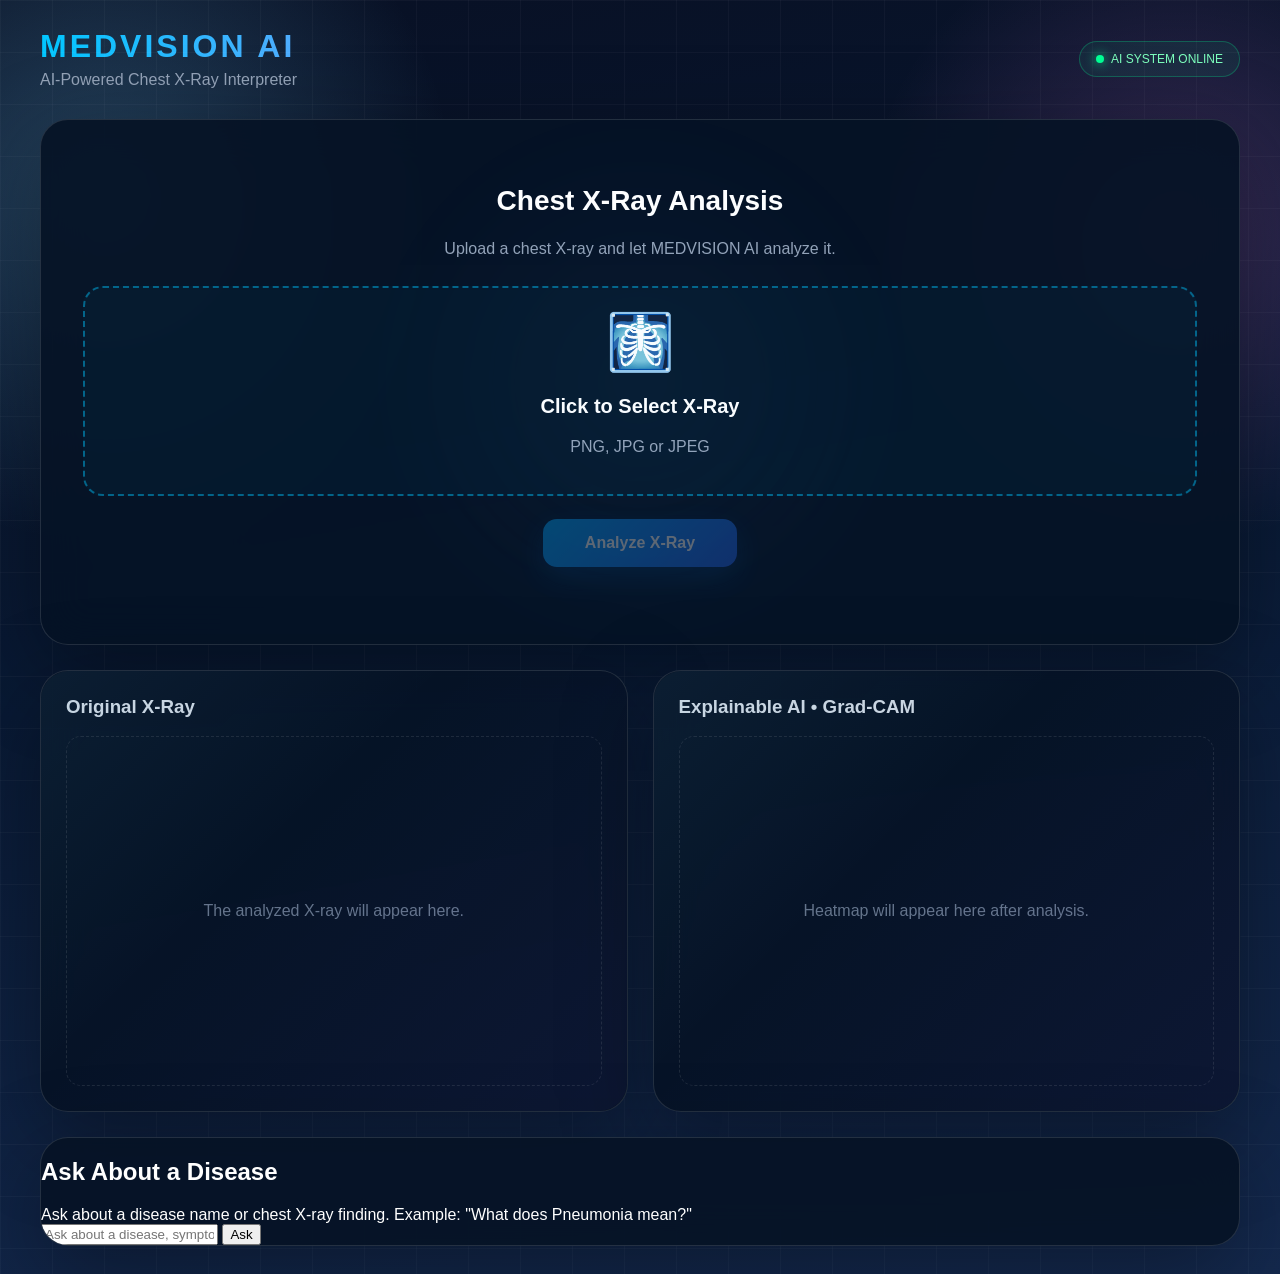
==== frontend/index.html @ 3383f183 "Add backend report/download fixes and dependency updates" ====
<!DOCTYPE html>
<html lang="en">
<head>
<meta charset="UTF-8">
<meta name="viewport" content="width=device-width, initial-scale=1.0">
<title>MEDVISION AI | Chest X-Ray Interpreter</title>
<style>
*{box-sizing:border-box}
body{margin:0;padding:28px;font-family:Arial,Helvetica,sans-serif;color:#fff;background:radial-gradient(circle at 8% 15%,#7ad4ff40,transparent 22%),radial-gradient(circle at 92% 18%,#ff84ff30,transparent 20%),linear-gradient(170deg,#081024 0%,#091a35 48%,#14294e 100%);background-size:cover;animation:backgroundShift 20s ease infinite;perspective:1800px;perspective-origin:center top;overflow-x:hidden}
body:before{content:"";position:fixed;inset:0;pointer-events:none;background-image:linear-gradient(#ffffff08 1px,transparent 1px),linear-gradient(90deg,#ffffff08 1px,transparent 1px);background-size:52px 52px}
@keyframes backgroundShift{0%{background-position:0% 0%,100% 100%,0% 50%}50%{background-position:5% 10%,95% 90%,100% 50%}100%{background-position:0% 0%,100% 100%,0% 50%}}
.header,.container{max-width:1200px;margin:auto}
.header{display:flex;justify-content:space-between;align-items:center;margin-bottom:30px}
.brand h1{font-size:32px;letter-spacing:3px;margin:0;background:linear-gradient(90deg,#00c6ff,#4facfe);-webkit-background-clip:text;-webkit-text-fill-color:transparent}
.brand p{color:#94a3b8;margin:6px 0 0}
.status{padding:10px 16px;border-radius:30px;background:#00ff9510;border:1px solid #00ff9540;color:#7dffbd;font-size:12px}
.status-dot{display:inline-block;width:8px;height:8px;background:#00ff95;border-radius:50%;margin-right:7px;box-shadow:0 0 12px #00ff95}
.glass{background:rgba(6,19,37,.92);border:1px solid rgba(255,255,255,.12);backdrop-filter:blur(22px);border-radius:28px;box-shadow:0 26px 90px rgba(0,0,0,.35);transition:transform .35s ease,box-shadow .35s ease,background-color .35s ease;position:relative;overflow:hidden}
.glass:hover{transform:translateY(-6px);box-shadow:0 34px 110px rgba(0,0,0,.45);background:rgba(16,34,60,.96)}
.upload-card{padding:42px;text-align:center;margin-bottom:25px}
.upload-card::before{content:"";position:absolute;inset:-24px;background:radial-gradient(circle,#4facfe44,transparent 42%);opacity:.18;filter:blur(30px);animation:floatGlow 7s ease-in-out infinite;pointer-events:none}
.viewer-card{padding:25px;min-height:430px;transition:transform .35s ease,box-shadow .35s ease;position:relative}
.viewer-card:hover{transform:translateY(-3px)}
.viewer-card::after{content:"";position:absolute;inset:0;border-radius:28px;background:linear-gradient(135deg,rgba(109,214,255,.06),transparent 40%,rgba(125,91,255,.06));pointer-events:none}
.results{padding:35px;display:none;opacity:0;transform:translateY(24px);transition:opacity .8s ease,transform .8s ease}
.results.visible{display:block;opacity:1;transform:translateY(0)}
#predictBtn{margin-top:23px;padding:15px 42px;border:0;border-radius:14px;font-size:16px;font-weight:bold;color:#fff;cursor:pointer;background:linear-gradient(135deg,#6d9eff,#8c4cff);box-shadow:0 10px 30px rgba(55,96,255,.28);transition:transform .25s ease,box-shadow .25s ease,background .35s ease}
#predictBtn:hover:not(:disabled){transform:translateY(-2px);box-shadow:0 14px 36px rgba(55,96,255,.38);background:linear-gradient(135deg,#6dd6ff,#c28cff)}
#downloadPDF{margin-top:22px;padding:13px 24px;border:0;border-radius:12px;background:linear-gradient(135deg,#6dd6ff,#7d5bff);color:#fff;cursor:pointer;font-weight:bold;transition:transform .25s ease,box-shadow .25s ease,opacity .35s ease}
#downloadPDF:hover{transform:translateY(-2px);box-shadow:0 10px 32px rgba(109,214,255,.3)}
#downloadPDF:disabled{opacity:.35;cursor:not-allowed;transform:none;box-shadow:none}
.upload-card h2{font-size:28px}.upload-card>p{color:#94a3b8;margin-bottom:28px}
#downloadPDF{margin-top:22px;padding:13px 24px;border:0;border-radius:12px;background:#2563eb;color:#fff;cursor:pointer;font-weight:bold}
.status-dot{animation:pulse 1.8s ease-in-out infinite}
.upload-area{transition:transform .3s ease,box-shadow .3s ease}
.upload-area:hover{transform:translateY(-3px) scale(1.01);box-shadow:0 18px 40px rgba(0,198,255,.18)}
.report-box{animation:fadeIn .75s ease both}
@keyframes pulse{0%,100%{transform:scale(1);opacity:.9}50%{transform:scale(1.3);opacity:1}}
@keyframes floatGlow{0%,100%{transform:translateY(0px)}50%{transform:translateY(14px)}}
@keyframes fadeIn{from{opacity:0;transform:translateY(18px)}to{opacity:1;transform:translateY(0)}}
.upload-area{min-height:210px;border:2px dashed #00c6ff70;border-radius:20px;cursor:pointer;background:#00c6ff09;display:flex;align-items:center;justify-content:center}
.upload-area:hover,.upload-area.dragging{border-color:#00c6ff;background:#00c6ff15}
.upload-icon{font-size:55px}.upload-content h3{font-size:20px}.upload-content p{color:#94a3b8}
#image{display:none}
.selected-file{margin-top:16px;padding:12px;border-radius:12px;background:#00c6ff12;color:#8eeaff;display:none}
#preview-container{display:none;margin-top:28px}
#preview{width:100%;max-height:500px;object-fit:contain;border-radius:18px;background:#020817;border:1px solid #ffffff19}
#predictBtn{margin-top:23px;padding:15px 42px;border:0;border-radius:14px;font-size:16px;font-weight:bold;color:#fff;cursor:pointer;background:linear-gradient(135deg,#00a8ff,#2563eb);box-shadow:0 10px 30px #008cff40}
#predictBtn:disabled{opacity:.35;cursor:not-allowed}
#connectionStatus{margin-top:15px;min-height:20px;color:#94a3b8;font-size:13px}
.viewer{display:grid;grid-template-columns:1fr 1fr;gap:25px;margin-bottom:25px}
.viewer-card{padding:25px;min-height:430px}
.viewer-card h3{margin:0 0 18px;color:#cbd5e1}
.viewer-image{width:100%;height:350px;object-fit:contain;border-radius:15px;background:#020817;border:1px solid #ffffff12;display:none}
.empty-view{height:350px;display:flex;justify-content:center;align-items:center;color:#64748b;border:1px dashed #ffffff19;border-radius:15px;text-align:center;padding:20px}
#gradcamImage{display:none;width:100%;height:350px;object-fit:contain;border-radius:15px;background:#020817}
.results{padding:35px;display:none}
.primary-result{margin-bottom:30px;padding:24px;border-radius:18px;background:#00c6ff12;border:1px solid #00c6ff33}
.primary-label{font-size:12px;color:#7ddfff;letter-spacing:2px}.primary-disease{font-size:30px;font-weight:bold;margin-top:8px}.primary-score{color:#94a3b8;margin-top:7px}
.disease-card{margin-bottom:17px}.disease-name{display:flex;justify-content:space-between;margin-bottom:7px}.progress{height:11px;background:#16263b;border-radius:20px;overflow:hidden}.progress-fill{width:0;height:100%;border-radius:20px;background:linear-gradient(90deg,#00c6ff,#2563eb);transition:width 1.1s}
.report-box{margin-top:25px;padding:20px;border-radius:15px;background:#ffffff08;color:#cbd5e1;line-height:1.7}
#loader{position:fixed;inset:0;background:#020817dd;backdrop-filter:blur(10px);display:none;justify-content:center;align-items:center;flex-direction:column;z-index:1000}
.spinner{width:62px;height:62px;border:4px solid #ffffff19;border-top-color:#00c6ff;border-radius:50%;animation:spin 1s linear infinite;margin-bottom:20px}
@keyframes spin{to{transform:rotate(360deg)}}
@media(max-width:800px){body{padding:15px}.header{flex-direction:column;gap:18px;text-align:center}.viewer{grid-template-columns:1fr}}
</style>
</head>
<body>

<header class="header">
<div class="brand"><h1>MEDVISION AI</h1><p>AI-Powered Chest X-Ray Interpreter</p></div>
<div class="status"><span class="status-dot"></span>AI SYSTEM ONLINE</div>
</header>

<main class="container">

<section class="upload-card glass">
<h2>Chest X-Ray Analysis</h2>
<p>Upload a chest X-ray and let MEDVISION AI analyze it.</p>

<label for="image" class="upload-area" id="uploadArea">
<div class="upload-content">
<div class="upload-icon">🩻</div>
<h3>Click to Select X-Ray</h3>
<p>PNG, JPG or JPEG</p>
</div>
</label>

<input type="file" id="image" accept="image/png,image/jpeg,image/jpg">
<div id="selectedFile" class="selected-file"></div>

<div id="preview-container">
<h3>Selected X-Ray</h3>
<img id="preview" alt="Selected X-ray">
</div>

<button id="predictBtn" type="button" disabled onclick="analyzeXray()">Analyze X-Ray</button>
<div id="connectionStatus"></div>
</section>

<section class="viewer">

<div class="viewer-card glass">
<h3>Original X-Ray</h3>
<div id="originalEmpty" class="empty-view">The analyzed X-ray will appear here.</div>
<img id="originalImage" class="viewer-image" alt="Original X-ray">
</div>

<div class="viewer-card glass">
<h3>Explainable AI • Grad-CAM</h3>
<div id="gradcamEmpty" class="empty-view">Heatmap will appear here after analysis.</div>
<img id="gradcamImage" class="viewer-image" alt="Grad-CAM heatmap">
</div>

</section>

<section id="results" class="results glass">
<h2>AI Prediction Results</h2>
<div id="primaryResult"></div>
<div id="predictionBars"></div>
<div id="report"></div>
<button id="downloadPDF" type="button">📄 Download Report</button>
</section>

<section id="diseaseChat" class="glass">
<h2>Ask About a Disease</h2>
<div class="chat-panel">
    <div id="chatMessages" class="chat-messages">
        <div class="chat-bubble system">Ask about a disease name or chest X-ray finding. Example: "What does Pneumonia mean?"</div>
    </div>
    <div class="chat-input-row">
        <input id="chatInput" type="text" placeholder="Ask about a disease, symptom, or finding...">
        <button id="chatSend" type="button">Ask</button>
    </div>
</div>
</section>

</main>

<div id="loader"><div class="spinner"></div><p id="loaderText">Connecting to MEDVISION AI...</p></div>

<script>
const API_BASE="http://127.0.0.1:5000";

const fileInput=document.getElementById("image");
const uploadArea=document.getElementById("uploadArea");
const preview=document.getElementById("preview");
const previewContainer=document.getElementById("preview-container");
const selectedFile=document.getElementById("selectedFile");
const predictBtn=document.getElementById("predictBtn");
const connectionStatus=document.getElementById("connectionStatus");
const loader=document.getElementById("loader");
const loaderText=document.getElementById("loaderText");
const results=document.getElementById("results");
const predictionBars=document.getElementById("predictionBars");
const primaryResult=document.getElementById("primaryResult");
const report=document.getElementById("report");
const originalImage=document.getElementById("originalImage");
const originalEmpty=document.getElementById("originalEmpty");
const gradcamImage=document.getElementById("gradcamImage");
const gradcamEmpty=document.getElementById("gradcamEmpty");
const downloadPDF=document.getElementById("downloadPDF");
const chatInput=document.getElementById("chatInput");
const chatSend=document.getElementById("chatSend");
const chatMessages=document.getElementById("chatMessages");
let latestAnalysis=null;

console.log("MEDVISION AI FRONTEND LOADED");


fileInput.addEventListener("change",function(){
    const file=this.files[0];
    if(!file)return;

    if(!file.type.startsWith("image/")){
        alert("Please select a valid image.");
        fileInput.value="";
        return;
    }

    const url=URL.createObjectURL(file);

    preview.src=url;
    originalImage.src=url;

    previewContainer.style.display="block";
    originalImage.style.display="block";
    originalEmpty.style.display="none";

    gradcamImage.style.display="none";
    gradcamEmpty.style.display="flex";
    gradcamEmpty.textContent="Heatmap will appear here after analysis.";

    selectedFile.textContent="✓ Selected: "+file.name;
    selectedFile.style.display="block";

    predictBtn.disabled=false;

    uploadArea.querySelector("h3").textContent="✓ X-Ray Selected";
    uploadArea.querySelector("p").textContent="Click to choose another image";

    connectionStatus.textContent="Image ready. Click Analyze X-Ray.";
    connectionStatus.style.color="#7ddfff";
    downloadPDF.disabled=true;
    console.log("IMAGE PREVIEW SUCCESS");
});

uploadArea.addEventListener("dragover",e=>{
    e.preventDefault();
    uploadArea.classList.add("dragging");
});

uploadArea.addEventListener("dragleave",()=>{
    uploadArea.classList.remove("dragging");
});

uploadArea.addEventListener("drop",e=>{
    e.preventDefault();
    uploadArea.classList.remove("dragging");
    if(e.dataTransfer.files.length){
        fileInput.files=e.dataTransfer.files;
        fileInput.dispatchEvent(new Event("change"));
    }
});

async function analyzeXray(){

    const file=fileInput.files[0];

    if(!file){
        alert("Please select an X-ray image first.");
        return;
    }

    console.log("========== ANALYZE BUTTON CLICKED ==========");

    loader.style.display="flex";
    connectionStatus.textContent="Connecting to MEDVISION AI...";
    connectionStatus.style.color="#7ddfff";

    try{

        const health=await fetch(API_BASE+"/health",{cache:"no-store"});

        if(!health.ok){
            throw new Error("Flask health check failed: HTTP "+health.status);
        }

        loaderText.textContent="Running DenseNet121 analysis...";

        const formData=new FormData();
        formData.append("image",file);

        const response=await fetch(API_BASE+"/predict",{
            method:"POST",
            body:formData,
            cache:"no-store"
        });

        const text=await response.text();

        if(!response.ok){
            throw new Error("Prediction failed: HTTP "+response.status+"\\n"+text);
        }

        const data=JSON.parse(text);

        console.log("PREDICTION RECEIVED:",data);

        displayResults(data);

        // Use the Grad-CAM URL returned by Flask.
        // Do not call /gradcam directly.
        if(data.gradcam){
            let gradcamUrl = String(data.gradcam);

            if(!gradcamUrl.startsWith("http://") &&
               !gradcamUrl.startsWith("https://")){
                gradcamUrl = API_BASE + (
                    gradcamUrl.startsWith("/") ? gradcamUrl : "/" + gradcamUrl
                );
            }

            gradcamImage.onload=function(){
                gradcamImage.style.display="block";
                gradcamEmpty.style.display="none";
            };

            gradcamImage.onerror=function(){
                gradcamImage.style.display="none";
                gradcamEmpty.style.display="flex";
                gradcamEmpty.textContent="Grad-CAM could not be loaded for this analysis.";
            };

            gradcamImage.src=gradcamUrl + (
                gradcamUrl.includes("?") ? "&" : "?"
            ) + "t=" + Date.now();

        }else{
            gradcamImage.style.display="none";
            gradcamEmpty.style.display="flex";
            gradcamEmpty.textContent="Grad-CAM is not available for this result.";
        }

        connectionStatus.textContent="✓ Analysis completed successfully.";
        connectionStatus.style.color="#7dffbd";
        downloadPDF.disabled=false;

    }catch(error){

        console.error("MEDVISION AI ERROR:",error);

        connectionStatus.textContent="✕ "+error.message;
        connectionStatus.style.color="#ff8f8f";

        alert("Analysis failed.\\n\\n"+error.message);

    }finally{

        loader.style.display="none";

    }
}

function displayResults(data){

    latestAnalysis = data;
    results.classList.add('visible');
    results.style.display = 'block';
    predictionBars.innerHTML="";
    report.innerHTML="";

    // Flask normally returns the prediction inside data.prediction.
    // This also supports the older direct response format.
    const prediction = data.prediction || data;

    const predictions =
        prediction.predictions ||
        data.predictions ||
        {};

    const entries = Object.entries(predictions)
        .filter(([disease,value]) =>
            typeof value === "number" && Number.isFinite(value)
        )
        .sort((a,b)=>b[1]-a[1]);

    if(!entries.length){

        primaryResult.innerHTML=`
            <div class="primary-result">
                <div class="primary-label">MODEL RESULT</div>
                <div class="primary-disease">No prediction returned</div>
                <div class="primary-score">
                    The backend did not return the 14 disease probabilities.
                </div>
            </div>
        `;

        report.innerHTML=`
            <div class="report-box">
                <strong>AI Summary</strong><br>
                No prediction data was returned by the model.
                Please check the Flask terminal.
            </div>
        `;

        results.scrollIntoView({behavior:"smooth"});
        return;
    }

    // Model probabilities are decimals.
    // Example: 0.002764 = 0.2764%.
    const calibratedDetection =
        Boolean(
            prediction.calibrated_detection ??
            prediction.finding_detected ??
            false
        );

    const rawTopDisease =
        prediction.raw_top_disease ||
        prediction.top_disease ||
        entries[0][0];

    const rawTopProbability =
        typeof prediction.raw_top_probability === "number"
            ? prediction.raw_top_probability
            : (
                typeof prediction.top_probability === "number"
                    ? prediction.top_probability
                    : entries[0][1]
            );

    const detectedDisease =
        prediction.top_disease || rawTopDisease;

    const detectedProbability =
        typeof prediction.top_probability === "number"
            ? prediction.top_probability
            : rawTopProbability;

    const threshold =
        typeof prediction.threshold === "number"
            ? prediction.threshold
            : null;


    if(calibratedDetection){

        primaryResult.innerHTML=`
            <div class="primary-result">
                <div class="primary-label">CALIBRATED MODEL RESULT</div>

                <div class="primary-disease">
                    ${formatName(detectedDisease)}
                </div>

                <div class="primary-score">
                    Model score:
                    <strong>${(detectedProbability*100).toFixed(4)}%</strong>

                    ${
                        threshold !== null
                        ? `
                            &nbsp; • &nbsp;
                            Detection threshold:
                            <strong>${(threshold*100).toFixed(4)}%</strong>
                          `
                        : ""
                    }
                </div>
            </div>
        `;

    }else{

        primaryResult.innerHTML=`
            <div class="primary-result">
                <div class="primary-label">CALIBRATED MODEL RESULT</div>

                <div class="primary-disease">
                    No confident finding detected
                </div>

                <div class="primary-score">
                    Highest raw model output:
                    <strong>${formatName(rawTopDisease)}</strong>
                    —
                    <strong>${(rawTopProbability*100).toFixed(4)}%</strong>

                    ${
                        threshold !== null
                        ? `
                            <br>
                            Required threshold:
                            <strong>${(threshold*100).toFixed(4)}%</strong>
                          `
                        : ""
                    }
                </div>
            </div>
        `;
    }


    entries.forEach(([disease,value],i)=>{

        const pct=Math.max(
            0,
            Math.min(100,value*100)
        );

        const card=document.createElement("div");
        card.className="disease-card";

        card.innerHTML=`
            <div class="disease-name">
                <span>${formatName(disease)}</span>
                <strong>${pct.toFixed(4)}%</strong>
            </div>

            <div class="progress">
                <div class="progress-fill"></div>
            </div>
        `;

        predictionBars.appendChild(card);

        setTimeout(()=>{
            card.querySelector(".progress-fill").style.width =
                pct + "%";
        },100+i*70);

    });


    if(calibratedDetection){

        report.innerHTML=`
            <div class="report-box">

                <strong>AI Summary</strong><br><br>

                The calibrated model identified
                <strong>${formatName(detectedDisease)}</strong>
                as the highest-confidence finding.

                <br><br>

                Model score:
                <strong>${(detectedProbability*100).toFixed(4)}%</strong>

                ${
                    threshold !== null
                    ? `
                        <br>
                        Detection threshold:
                        <strong>${(threshold*100).toFixed(4)}%</strong>
                      `
                    : ""
                }

                <br><br>

                This is an AI screening result, not a medical diagnosis.
                A qualified healthcare professional must review the
                X-ray before any clinical decision is made.

            </div>
        `;

    }else{

        report.innerHTML=`
            <div class="report-box">

                <strong>AI Summary</strong><br><br>

                The model's highest raw output was
                <strong>${formatName(rawTopDisease)}</strong>
                at
                <strong>${(rawTopProbability*100).toFixed(4)}%</strong>.

                <br><br>

                This score is below the calibrated detection threshold,
                so the system has <strong>not classified this X-ray as
                having a confident finding</strong>.

                ${
                    threshold !== null
                    ? `
                        <br>
                        Required threshold:
                        <strong>${(threshold*100).toFixed(4)}%</strong>
                      `
                    : ""
                }

                <br><br>

                This output is for research and educational purposes
                only and must be reviewed by a qualified healthcare
                professional.

            </div>
        `;
    }

    results.scrollIntoView({behavior:"smooth"});
}


function formatName(name){
    return String(name).replace(/_/g," ");
}

document.getElementById("downloadPDF").addEventListener("click",async()=>{
    if(!latestAnalysis){
        alert("No analysis available yet. Please run the X-ray analysis first.");
        return;
    }

    try{
        const response = await fetch(API_BASE+"/download-report",{
            method: "POST",
            headers: {
                "Content-Type": "application/json"
            },
            body: JSON.stringify(latestAnalysis)
        });

        if(!response.ok){
            const errorText = await response.text();
            throw new Error("Download failed: HTTP "+response.status+"\n"+errorText);
        }

        const blob = await response.blob();
        const url = URL.createObjectURL(blob);
        const a = document.createElement("a");
        a.href = url;
        a.download = "MEDVISION_AI_Report.pdf";
        document.body.appendChild(a);
        a.click();
        a.remove();
        URL.revokeObjectURL(url);
    }catch(e){
        console.error(e);
        alert("Report download failed.\n\n"+e.message);
    }
});

chatSend.addEventListener("click",sendChatQuery);
chatInput.addEventListener("keyup",event=>{
    if(event.key === "Enter"){
        sendChatQuery();
    }
});

function renderChatBubble(text, type){
    const bubble=document.createElement("div");
    bubble.className="chat-bubble "+type;
    bubble.textContent=text;
    chatMessages.appendChild(bubble);
    chatMessages.scrollTop = chatMessages.scrollHeight;
}

async function sendChatQuery(){
    const query = chatInput.value.trim();
    if(!query){
        return;
    }

    renderChatBubble(query, "user");
    chatInput.value = "";

    try{
        const response = await fetch(API_BASE+"/disease-chat",{
            method: "POST",
            headers:{
                "Content-Type":"application/json"
            },
            body: JSON.stringify({query})
        });

        if(!response.ok){
            const text = await response.text();
            throw new Error(text || "Chat request failed.");
        }

        const data = await response.json();
        renderChatBubble(data.answer || "No response from server.", "bot");
    }catch(error){
        console.error(error);
        renderChatBubble("Sorry, I couldn't retrieve a chat answer right now.", "bot");
    }
}
</script>
</body>
</html>
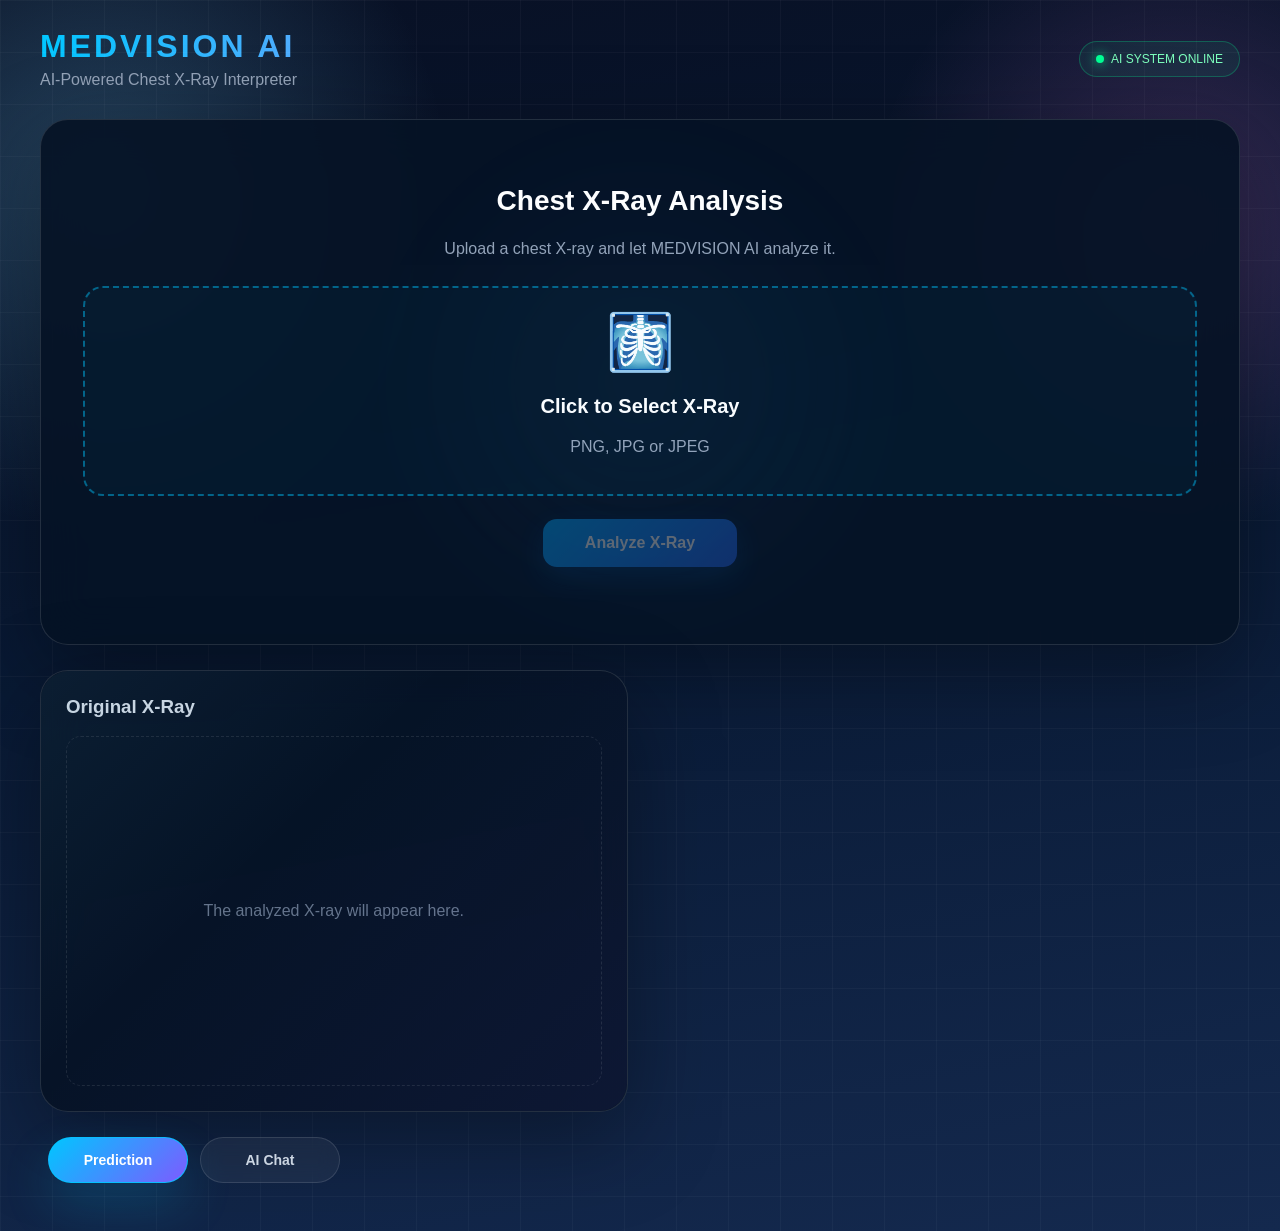
==== commit f5dab163: "Updated frontend, backend and Grad-CAM" ====
--- a/frontend/index.html
+++ b/frontend/index.html
@@ -17,6 +17,23 @@
 .status-dot{display:inline-block;width:8px;height:8px;background:#00ff95;border-radius:50%;margin-right:7px;box-shadow:0 0 12px #00ff95}
 .glass{background:rgba(6,19,37,.92);border:1px solid rgba(255,255,255,.12);backdrop-filter:blur(22px);border-radius:28px;box-shadow:0 26px 90px rgba(0,0,0,.35);transition:transform .35s ease,box-shadow .35s ease,background-color .35s ease;position:relative;overflow:hidden}
 .glass:hover{transform:translateY(-6px);box-shadow:0 34px 110px rgba(0,0,0,.45);background:rgba(16,34,60,.96)}
+.tab-bar{display:flex;flex-wrap:wrap;gap:12px;margin:0 0 20px;padding:0 8px}
+.tab-button{position:relative;min-width:140px;padding:14px 26px;border-radius:999px;border:1px solid rgba(255,255,255,.12);background:rgba(255,255,255,.05);color:#cbd5e1;font-size:14px;font-weight:700;cursor:pointer;transition:transform .25s ease,background .25s ease,border-color .25s ease,box-shadow .25s ease;backdrop-filter:blur(10px)}
+.tab-button:hover{transform:translateY(-1px);background:rgba(255,255,255,.1)}
+.tab-button.active{background:linear-gradient(135deg,#00c6ff,#7d5bff);border-color:rgba(0,198,255,.85);color:#fff;box-shadow:0 22px 50px rgba(0,198,255,.18)}
+.tab-button.active:hover{transform:translateY(-1px)}
+.hidden{display:none!important}
+.chat-panel{padding:22px;margin-top:16px;border-radius:24px;background:rgba(10,24,40,.94);border:1px solid rgba(255,255,255,.08);box-shadow:0 34px 90px rgba(0,0,0,.30)}
+.chat-messages{max-height:320px;overflow-y:auto;padding:20px;display:flex;flex-direction:column;gap:16px;background:rgba(255,255,255,.03);border-radius:20px;border:1px solid rgba(255,255,255,.08);box-shadow:inset 0 0 0 1px rgba(255,255,255,.02)}
+.chat-bubble{align-self:flex-start;max-width:100%;padding:16px 18px;border-radius:20px;background:rgba(255,255,255,.06);color:#e2e8f0;line-height:1.65;box-shadow:0 18px 40px rgba(0,0,0,.20);animation:fadeIn .35s ease both}
+.chat-bubble.user{align-self:flex-end;background:linear-gradient(135deg,#4facfe,#8158ff);color:#fff}
+.chat-bubble.bot{background:rgba(255,255,255,.08)}
+.chat-bubble.system{background:rgba(255,255,255,.05);color:#94a3b8;font-size:13px}
+.chat-input-row{display:flex;flex-wrap:wrap;gap:12px;margin-top:20px}
+.chat-input-row input{flex:1;min-width:240px;padding:14px 18px;border-radius:16px;border:1px solid rgba(255,255,255,.1);background:rgba(255,255,255,.05);color:#fff;outline:none;transition:border-color .25s ease,box-shadow .25s ease;}
+.chat-input-row input:focus{border-color:#4facfe;box-shadow:0 0 0 4px rgba(79,172,254,.12)}
+.chat-input-row button{padding:14px 24px;border-radius:16px;border:0;background:linear-gradient(135deg,#00c6ff,#4facfe);color:#fff;font-weight:700;cursor:pointer;transition:transform .25s ease,box-shadow .25s ease;box-shadow:0 14px 30px rgba(0,198,255,.22)}
+.chat-input-row button:hover{transform:translateY(-2px)}
 .upload-card{padding:42px;text-align:center;margin-bottom:25px}
 .upload-card::before{content:"";position:absolute;inset:-24px;background:radial-gradient(circle,#4facfe44,transparent 42%);opacity:.18;filter:blur(30px);animation:floatGlow 7s ease-in-out infinite;pointer-events:none}
 .viewer-card{padding:25px;min-height:430px;transition:transform .35s ease,box-shadow .35s ease;position:relative}
@@ -53,7 +70,6 @@
 .viewer-card h3{margin:0 0 18px;color:#cbd5e1}
 .viewer-image{width:100%;height:350px;object-fit:contain;border-radius:15px;background:#020817;border:1px solid #ffffff12;display:none}
 .empty-view{height:350px;display:flex;justify-content:center;align-items:center;color:#64748b;border:1px dashed #ffffff19;border-radius:15px;text-align:center;padding:20px}
-#gradcamImage{display:none;width:100%;height:350px;object-fit:contain;border-radius:15px;background:#020817}
 .results{padding:35px;display:none}
 .primary-result{margin-bottom:30px;padding:24px;border-radius:18px;background:#00c6ff12;border:1px solid #00c6ff33}
 .primary-label{font-size:12px;color:#7ddfff;letter-spacing:2px}.primary-disease{font-size:30px;font-weight:bold;margin-top:8px}.primary-score{color:#94a3b8;margin-top:7px}
@@ -106,24 +122,25 @@
 <img id="originalImage" class="viewer-image" alt="Original X-ray">
 </div>
 
-<div class="viewer-card glass">
-<h3>Explainable AI • Grad-CAM</h3>
-<div id="gradcamEmpty" class="empty-view">Heatmap will appear here after analysis.</div>
-<img id="gradcamImage" class="viewer-image" alt="Grad-CAM heatmap">
+
+</section>
+
+<div class="tab-bar">
+    <button id="tabPrediction" class="tab-button active">Prediction</button>
+    <button id="tabAI" class="tab-button">AI Chat</button>
 </div>
-
-</section>
 
 <section id="results" class="results glass">
 <h2>AI Prediction Results</h2>
 <div id="primaryResult"></div>
 <div id="predictionBars"></div>
 <div id="report"></div>
+<div id="aiExplanation"></div>
 <button id="downloadPDF" type="button">📄 Download Report</button>
 </section>
 
-<section id="diseaseChat" class="glass">
-<h2>Ask About a Disease</h2>
+<section id="diseaseChat" class="glass hidden">
+<h2>AI Chat</h2>
 <div class="chat-panel">
     <div id="chatMessages" class="chat-messages">
         <div class="chat-bubble system">Ask about a disease name or chest X-ray finding. Example: "What does Pneumonia mean?"</div>
@@ -155,10 +172,13 @@
 const predictionBars=document.getElementById("predictionBars");
 const primaryResult=document.getElementById("primaryResult");
 const report=document.getElementById("report");
+const aiExplanation=document.getElementById("aiExplanation");
+const tabPrediction=document.getElementById("tabPrediction");
+const tabAI=document.getElementById("tabAI");
+const resultsSection=document.getElementById("results");
+const chatSection=document.getElementById("diseaseChat");
 const originalImage=document.getElementById("originalImage");
 const originalEmpty=document.getElementById("originalEmpty");
-const gradcamImage=document.getElementById("gradcamImage");
-const gradcamEmpty=document.getElementById("gradcamEmpty");
 const downloadPDF=document.getElementById("downloadPDF");
 const chatInput=document.getElementById("chatInput");
 const chatSend=document.getElementById("chatSend");
@@ -186,10 +206,6 @@
     previewContainer.style.display="block";
     originalImage.style.display="block";
     originalEmpty.style.display="none";
-
-    gradcamImage.style.display="none";
-    gradcamEmpty.style.display="flex";
-    gradcamEmpty.textContent="Heatmap will appear here after analysis.";
 
     selectedFile.textContent="✓ Selected: "+file.name;
     selectedFile.style.display="block";
@@ -269,39 +285,6 @@
 
         displayResults(data);
 
-        // Use the Grad-CAM URL returned by Flask.
-        // Do not call /gradcam directly.
-        if(data.gradcam){
-            let gradcamUrl = String(data.gradcam);
-
-            if(!gradcamUrl.startsWith("http://") &&
-               !gradcamUrl.startsWith("https://")){
-                gradcamUrl = API_BASE + (
-                    gradcamUrl.startsWith("/") ? gradcamUrl : "/" + gradcamUrl
-                );
-            }
-
-            gradcamImage.onload=function(){
-                gradcamImage.style.display="block";
-                gradcamEmpty.style.display="none";
-            };
-
-            gradcamImage.onerror=function(){
-                gradcamImage.style.display="none";
-                gradcamEmpty.style.display="flex";
-                gradcamEmpty.textContent="Grad-CAM could not be loaded for this analysis.";
-            };
-
-            gradcamImage.src=gradcamUrl + (
-                gradcamUrl.includes("?") ? "&" : "?"
-            ) + "t=" + Date.now();
-
-        }else{
-            gradcamImage.style.display="none";
-            gradcamEmpty.style.display="flex";
-            gradcamEmpty.textContent="Grad-CAM is not available for this result.";
-        }
-
         connectionStatus.textContent="✓ Analysis completed successfully.";
         connectionStatus.style.color="#7dffbd";
         downloadPDF.disabled=false;
@@ -329,6 +312,7 @@
     results.style.display = 'block';
     predictionBars.innerHTML="";
     report.innerHTML="";
+    aiExplanation.innerHTML="";
 
     // Flask normally returns the prediction inside data.prediction.
     // This also supports the older direct response format.
@@ -567,6 +551,22 @@
             </div>
         `;
     }
+
+    const explanationText =
+        data.ai_explanation ||
+        prediction.ai_explanation ||
+        "AI explanation is currently unavailable. Please review the model results with a qualified clinician.";
+
+    aiExplanation.innerHTML = `
+        <div class="report-box">
+            <strong>AI Explanation</strong><br><br>
+            ${String(explanationText)
+                .replace(/&/g, "&amp;")
+                .replace(/</g, "&lt;")
+                .replace(/>/g, "&gt;")
+                .replace(/\n/g, "<br>")}
+        </div>
+    `;
 
     results.scrollIntoView({behavior:"smooth"});
 }
@@ -618,6 +618,27 @@
     }
 });
 
+tabPrediction.addEventListener("click",()=>setActiveTab("prediction"));
+tabAI.addEventListener("click",()=>setActiveTab("ai"));
+
+function setActiveTab(tab){
+    if(tab === "prediction"){
+        tabPrediction.classList.add("active");
+        tabAI.classList.remove("active");
+        resultsSection.classList.remove("hidden");
+        chatSection.classList.add("hidden");
+    } else {
+        tabAI.classList.add("active");
+        tabPrediction.classList.remove("active");
+        resultsSection.classList.add("hidden");
+        chatSection.classList.remove("hidden");
+    }
+}
+
+document.addEventListener("DOMContentLoaded",()=>{
+    setActiveTab("prediction");
+});
+
 function renderChatBubble(text, type){
     const bubble=document.createElement("div");
     bubble.className="chat-bubble "+type;
